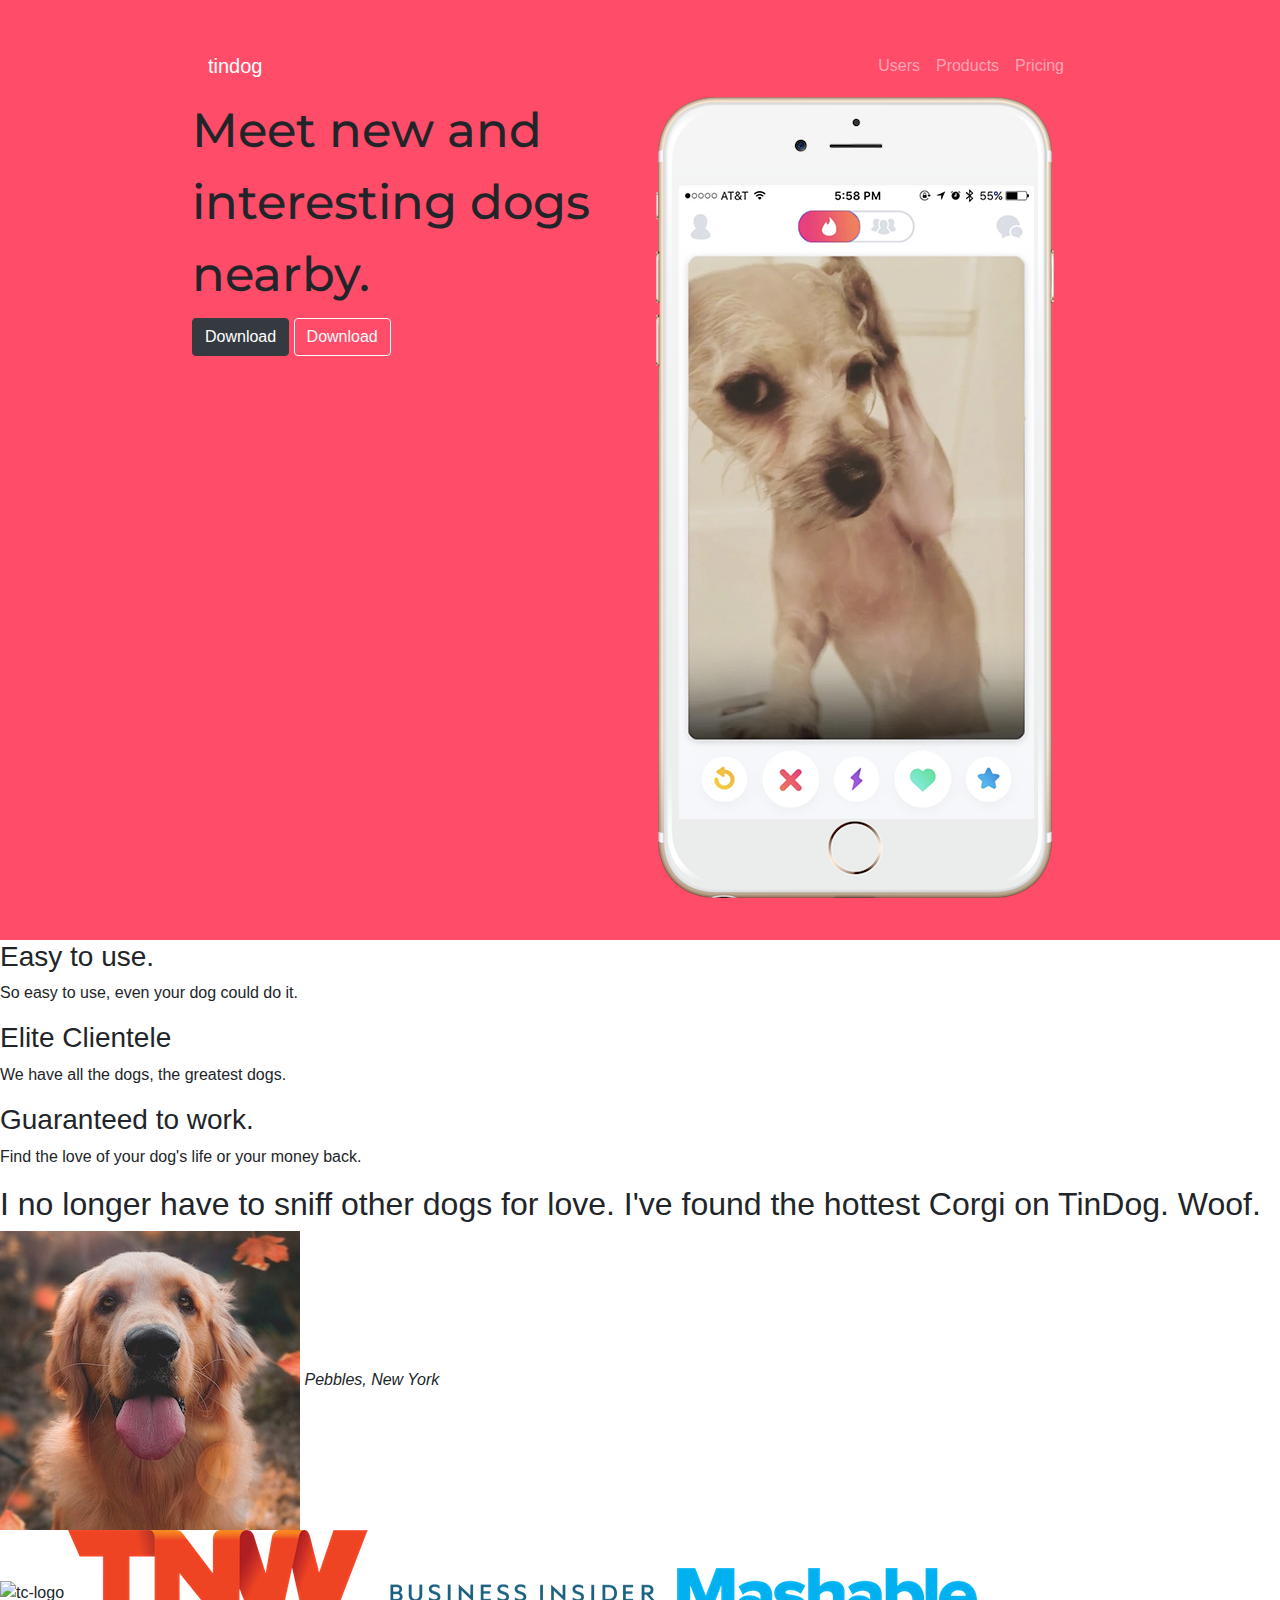
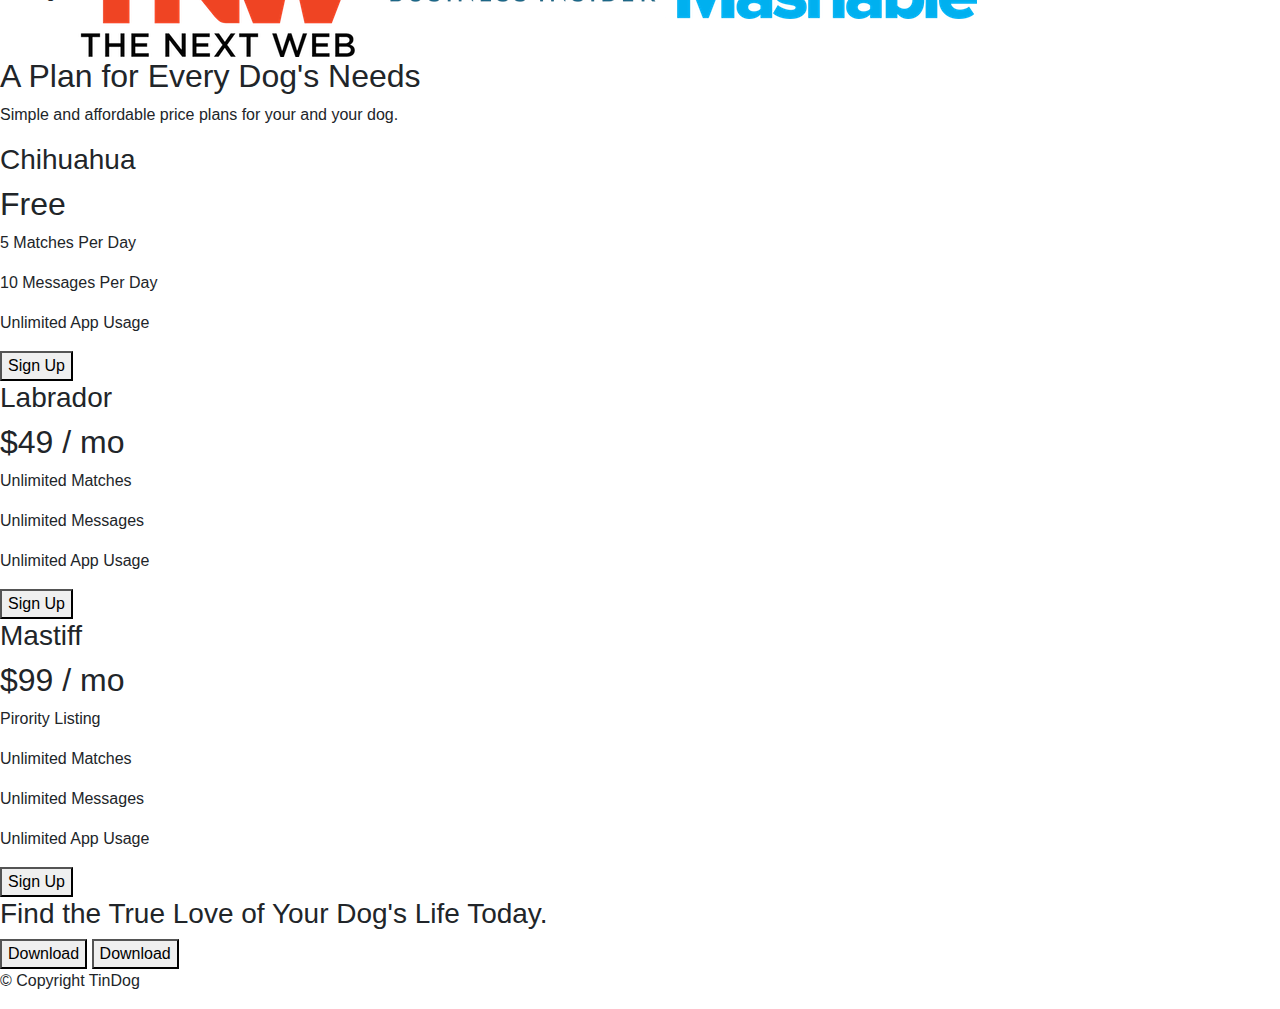
==== TinDog-Start-master/index.html @ 8f82d35e "Initialized repo" ====
<!DOCTYPE html>
<html>

<head>
    <meta charset="utf-8">
    <title>TinDog</title>
    <link rel="stylesheet" href="https://stackpath.bootstrapcdn.com/bootstrap/4.3.1/css/bootstrap.min.css"
        integrity="sha384-ggOyR0iXCbMQv3Xipma34MD+dH/1fQ784/j6cY/iJTQUOhcWr7x9JvoRxT2MZw1T" crossorigin="anonymous">
    <link rel="stylesheet" href="css/styles.css">
    <link rel="preconnect" href="https://fonts.googleapis.com">
    <link rel="preconnect" href="https://fonts.gstatic.com" crossorigin>
    <link href="https://fonts.googleapis.com/css2?family=Montserrat:wght@900&family=Ubuntu&display=swap"
        rel="stylesheet">
</head>

<body>

    <section id="title">
        <div class="container-fluid">
            <!-- Nav Bar -->
            <nav class="navbar navbar-expand-sm navbar-dark">
                <a href="#" class="navbar-brand">tindog</a>
                <button class="navbar-toggler" data-bs-toggle="collapse" data-bs-target="#navbarMenu">
                    <span class="navbar-toggler-icon"></span>
                </button>
                <div class="collapse navbar-collapse" id="navbarMenu">
                    <ul class="navbar-nav ml-auto">
                        <li class="nav-item">
                            <a href="#" class="nav-link">Users</a>
                        </li>
                        <li class="nav-item">
                            <a href="#" class="nav-link">Products</a>
                        </li>
                        <li class="nav-item">
                            <a href="#" class="nav-link">Pricing</a>
                        </li>
                    </ul>
                </div>
            </nav>
            <script src="https://cdn.jsdelivr.net/npm/@popperjs/core@2.10.2/dist/umd/popper.min.js"
                integrity="sha384-7+zCNj/IqJ95wo16oMtfsKbZ9ccEh31eOz1HGyDuCQ6wgnyJNSYdrPa03rtR1zdB"
                crossorigin="anonymous">
            </script>
            <script src="https://cdn.jsdelivr.net/npm/bootstrap@5.1.3/dist/js/bootstrap.min.js"
                integrity="sha384-QJHtvGhmr9XOIpI6YVutG+2QOK9T+ZnN4kzFN1RtK3zEFEIsxhlmWl5/YESvpZ13"
                crossorigin="anonymous">
            </script>

            <!-- Title -->

            <div class="row">
                <div class="col-lg-6">
                    <h1>Meet new and interesting dogs nearby.</h1>
                    <button type="button" class="btn btn-dark">Download</button>
                    <button type="button" class="btn btn-outline-light">Download</button>
                </div>
                <div class="col-lg-6">
                    <img src="images/iphone6.png" alt="iphone-mockup">
                </div>
            </div>
        </div>

    </section>


    <!-- Features -->

    <section id="features">

        <h3>Easy to use.</h3>
        <p>So easy to use, even your dog could do it.</p>

        <h3>Elite Clientele</h3>
        <p>We have all the dogs, the greatest dogs.</p>

        <h3>Guaranteed to work.</h3>
        <p>Find the love of your dog's life or your money back.</p>

    </section>


    <!-- Testimonials -->

    <section id="testimonials">

        <h2>I no longer have to sniff other dogs for love. I've found the hottest Corgi on TinDog. Woof.</h2>
        <img src="images/dog-img.jpg" alt="dog-profile">
        <em>Pebbles, New York</em>

        <!-- <h2 class="testimonial-text">My dog used to be so lonely, but with TinDog's help, they've found the love of their life. I think.</h2>
    <img class="testimonial-image" src="images/lady-img.jpg" alt="lady-profile">
    <em>Beverly, Illinois</em> -->

    </section>


    <!-- Press -->

    <section id="press">
        <img src="images/techcrunch.png" alt="tc-logo">
        <img src="images/tnw.png" alt="tnw-logo">
        <img src="images/bizinsider.png" alt="biz-insider-logo">
        <img src="images/mashable.png" alt="mashable-logo">

    </section>


    <!-- Pricing -->

    <section id="pricing">

        <h2>A Plan for Every Dog's Needs</h2>
        <p>Simple and affordable price plans for your and your dog.</p>


        <h3>Chihuahua</h3>
        <h2>Free</h2>
        <p>5 Matches Per Day</p>
        <p>10 Messages Per Day</p>
        <p>Unlimited App Usage</p>
        <button type="button">Sign Up</button>


        <h3>Labrador</h3>
        <h2>$49 / mo</h2>
        <p>Unlimited Matches</p>
        <p>Unlimited Messages</p>
        <p>Unlimited App Usage</p>
        <button type="button">Sign Up</button>


        <h3>Mastiff</h3>
        <h2>$99 / mo</h2>
        <p>Pirority Listing</p>
        <p>Unlimited Matches</p>
        <p>Unlimited Messages</p>
        <p>Unlimited App Usage</p>
        <button type="button">Sign Up</button>

    </section>


    <!-- Call to Action -->

    <section id="cta">

        <h3>Find the True Love of Your Dog's Life Today.</h3>
        <button type="button">Download</button>
        <button type="button">Download</button>

    </section>


    <!-- Footer -->

    <footer id="footer">

        <p>© Copyright TinDog</p>

    </footer>


</body>

</html>
---- TinDog-Start-master/css/styles.css ----
@import url("https://fonts.googleapis.com/css2?family=Montserrat:wght@900&family=Ubuntu&display=swap");
#title {
  background-color: #ff4c68;
}

.container-fluid {
  padding: 3% 15%;
}

h1 {
  font-family: 'Montserrat', sans-serif;
  font-size: 3rem;
  line-height: 1.5;
}
/*# sourceMappingURL=styles.css.map */
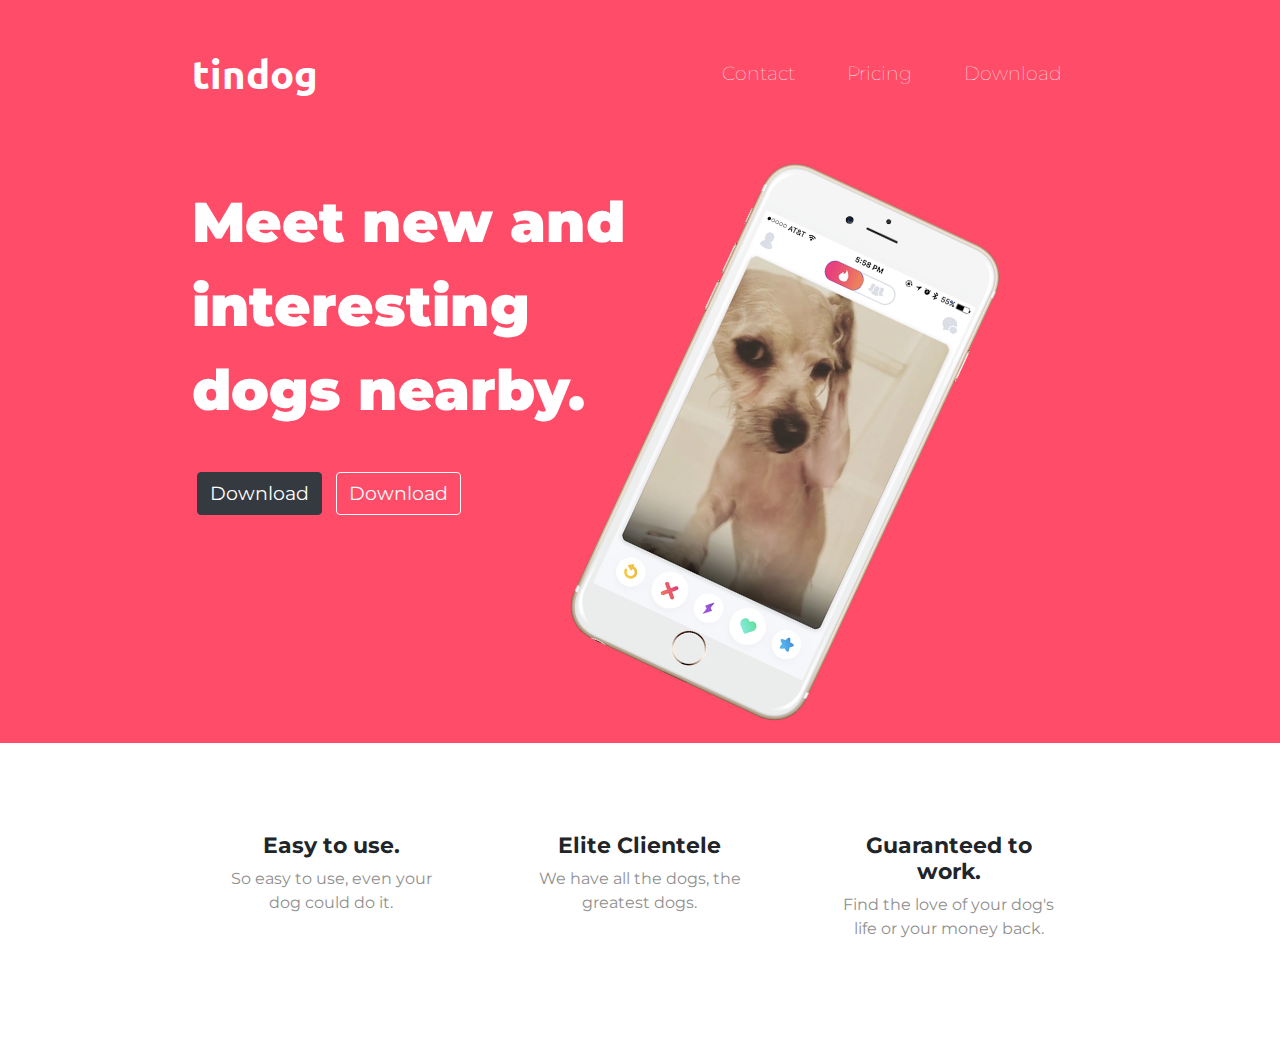
==== commit 16d9eb9d: "Finished header and features section-  tindog" ====
--- a/TinDog-Start-master/index.html
+++ b/TinDog-Start-master/index.html
@@ -4,12 +4,21 @@
 <head>
     <meta charset="utf-8">
     <title>TinDog</title>
+
+    <!-- Bootstrap Style Sheet -->
     <link rel="stylesheet" href="https://stackpath.bootstrapcdn.com/bootstrap/4.3.1/css/bootstrap.min.css"
         integrity="sha384-ggOyR0iXCbMQv3Xipma34MD+dH/1fQ784/j6cY/iJTQUOhcWr7x9JvoRxT2MZw1T" crossorigin="anonymous">
+
+    <!-- CSS Style Sheet -->
     <link rel="stylesheet" href="css/styles.css">
+
+    <!-- Icons Import -->
+    <script src="https://kit.fontawesome.com/f71d1102ad.js" crossorigin="anonymous"></script>
+
+    <!-- Google Fonts -->
     <link rel="preconnect" href="https://fonts.googleapis.com">
     <link rel="preconnect" href="https://fonts.gstatic.com" crossorigin>
-    <link href="https://fonts.googleapis.com/css2?family=Montserrat:wght@900&family=Ubuntu&display=swap"
+    <link href="https://fonts.googleapis.com/css2?family=Montserrat:wght@400;500;600;700;900&family=Ubuntu&display=swap"
         rel="stylesheet">
 </head>
 
@@ -26,13 +35,13 @@
                 <div class="collapse navbar-collapse" id="navbarMenu">
                     <ul class="navbar-nav ml-auto">
                         <li class="nav-item">
-                            <a href="#" class="nav-link">Users</a>
-                        </li>
-                        <li class="nav-item">
-                            <a href="#" class="nav-link">Products</a>
+                            <a href="#" class="nav-link">Contact</a>
                         </li>
                         <li class="nav-item">
                             <a href="#" class="nav-link">Pricing</a>
+                        </li>
+                        <li class="nav-item">
+                            <a href="#" class="nav-link">Download</a>
                         </li>
                     </ul>
                 </div>
@@ -48,34 +57,44 @@
 
             <!-- Title -->
 
-            <div class="row">
+            <div class="page-top row">
                 <div class="col-lg-6">
                     <h1>Meet new and interesting dogs nearby.</h1>
-                    <button type="button" class="btn btn-dark">Download</button>
-                    <button type="button" class="btn btn-outline-light">Download</button>
+                    <button type="button" class="download-btn btn btn-dark"><span class="fab fa-apple"></span>
+                        Download</button>
+                    <button type="button" class="download-btn btn btn-outline-light"><span
+                            class="fab fa-google-play"></span> Download</button>
                 </div>
                 <div class="col-lg-6">
-                    <img src="images/iphone6.png" alt="iphone-mockup">
+                    <img class="title-img" src="images/iphone6.png" alt="iphone-mockup">
                 </div>
             </div>
         </div>
-
     </section>
 
 
     <!-- Features -->
 
     <section id="features">
-
-        <h3>Easy to use.</h3>
-        <p>So easy to use, even your dog could do it.</p>
-
-        <h3>Elite Clientele</h3>
-        <p>We have all the dogs, the greatest dogs.</p>
-
-        <h3>Guaranteed to work.</h3>
-        <p>Find the love of your dog's life or your money back.</p>
-
+        <div class="container-features">
+            <div class="page-features row">
+                <div class="feature-box col-lg-4">
+                    <i class="icon fas fa-check-circle fa-4x"></i>
+                    <h3>Easy to use.</h3>
+                    <p>So easy to use, even your dog could do it.</p>
+                </div>
+                <div class="feature-box col-lg-4">
+                    <i class="icon fas fa-bullseye fa-4x"></i>
+                    <h3>Elite Clientele</h3>
+                    <p>We have all the dogs, the greatest dogs.</p>
+                </div>
+                <div class="feature-box col-lg-4">
+                    <i class="icon fas fa-heart fa-4x"></i>
+                    <h3>Guaranteed to work.</h3>
+                    <p>Find the love of your dog's life or your money back.</p>
+                </div>
+            </div>
+        </div>
     </section>
 
 
--- a/TinDog-Start-master/css/styles.css
+++ b/TinDog-Start-master/css/styles.css
@@ -1,15 +1,84 @@
-@import url("https://fonts.googleapis.com/css2?family=Montserrat:wght@900&family=Ubuntu&display=swap");
+body {
+  font-family: 'Montserrat', sans-serif;
+}
+
 #title {
   background-color: #ff4c68;
+  color: #fff;
 }
 
-.container-fluid {
+#title .container-fluid {
   padding: 3% 15%;
 }
 
-h1 {
+#title .container-fluid h1 {
   font-family: 'Montserrat', sans-serif;
-  font-size: 3rem;
+  font-weight: 900;
+  font-size: 3.5rem;
   line-height: 1.5;
 }
+
+#title .container-fluid .navbar {
+  padding: 0 0 4.5rem;
+}
+
+#title .container-fluid .navbar .navbar-brand {
+  font-family: 'Ubuntu';
+  font-size: 2.5rem;
+  font-weight: bold;
+}
+
+#title .container-fluid .navbar #navbarMenu .nav-item {
+  padding: 0 18px;
+}
+
+#title .container-fluid .navbar #navbarMenu .nav-item .nav-link {
+  font-family: 'Montserrat';
+  font-size: 1.2rem;
+  font-weight: 100;
+  color: #fff;
+}
+
+#title .container-fluid .page-top .download-btn {
+  margin: 2rem 5px;
+  font-size: 1.2rem;
+}
+
+#title .container-fluid .page-top .title-img {
+  width: 60%;
+  -webkit-transform: rotate(25deg);
+          transform: rotate(25deg);
+}
+
+#features {
+  padding: 7% 15%;
+}
+
+#features .feature-box {
+  text-align: center;
+  padding: 0 5%;
+}
+
+#features .feature-box .icon {
+  color: #ef8172;
+  margin-bottom: 10px;
+}
+
+#features .feature-box .icon:hover {
+  color: #ff4c68;
+}
+
+#features .feature-box h3 {
+  font-size: 1.375rem;
+  font-family: 'Montserrat', sans-serif;
+  font-weight: 700;
+}
+
+#features .feature-box p {
+  color: #8f8f8f;
+}
+
+#testimonials, #press, #pricing, #cta, #footer {
+  display: none;
+}
 /*# sourceMappingURL=styles.css.map */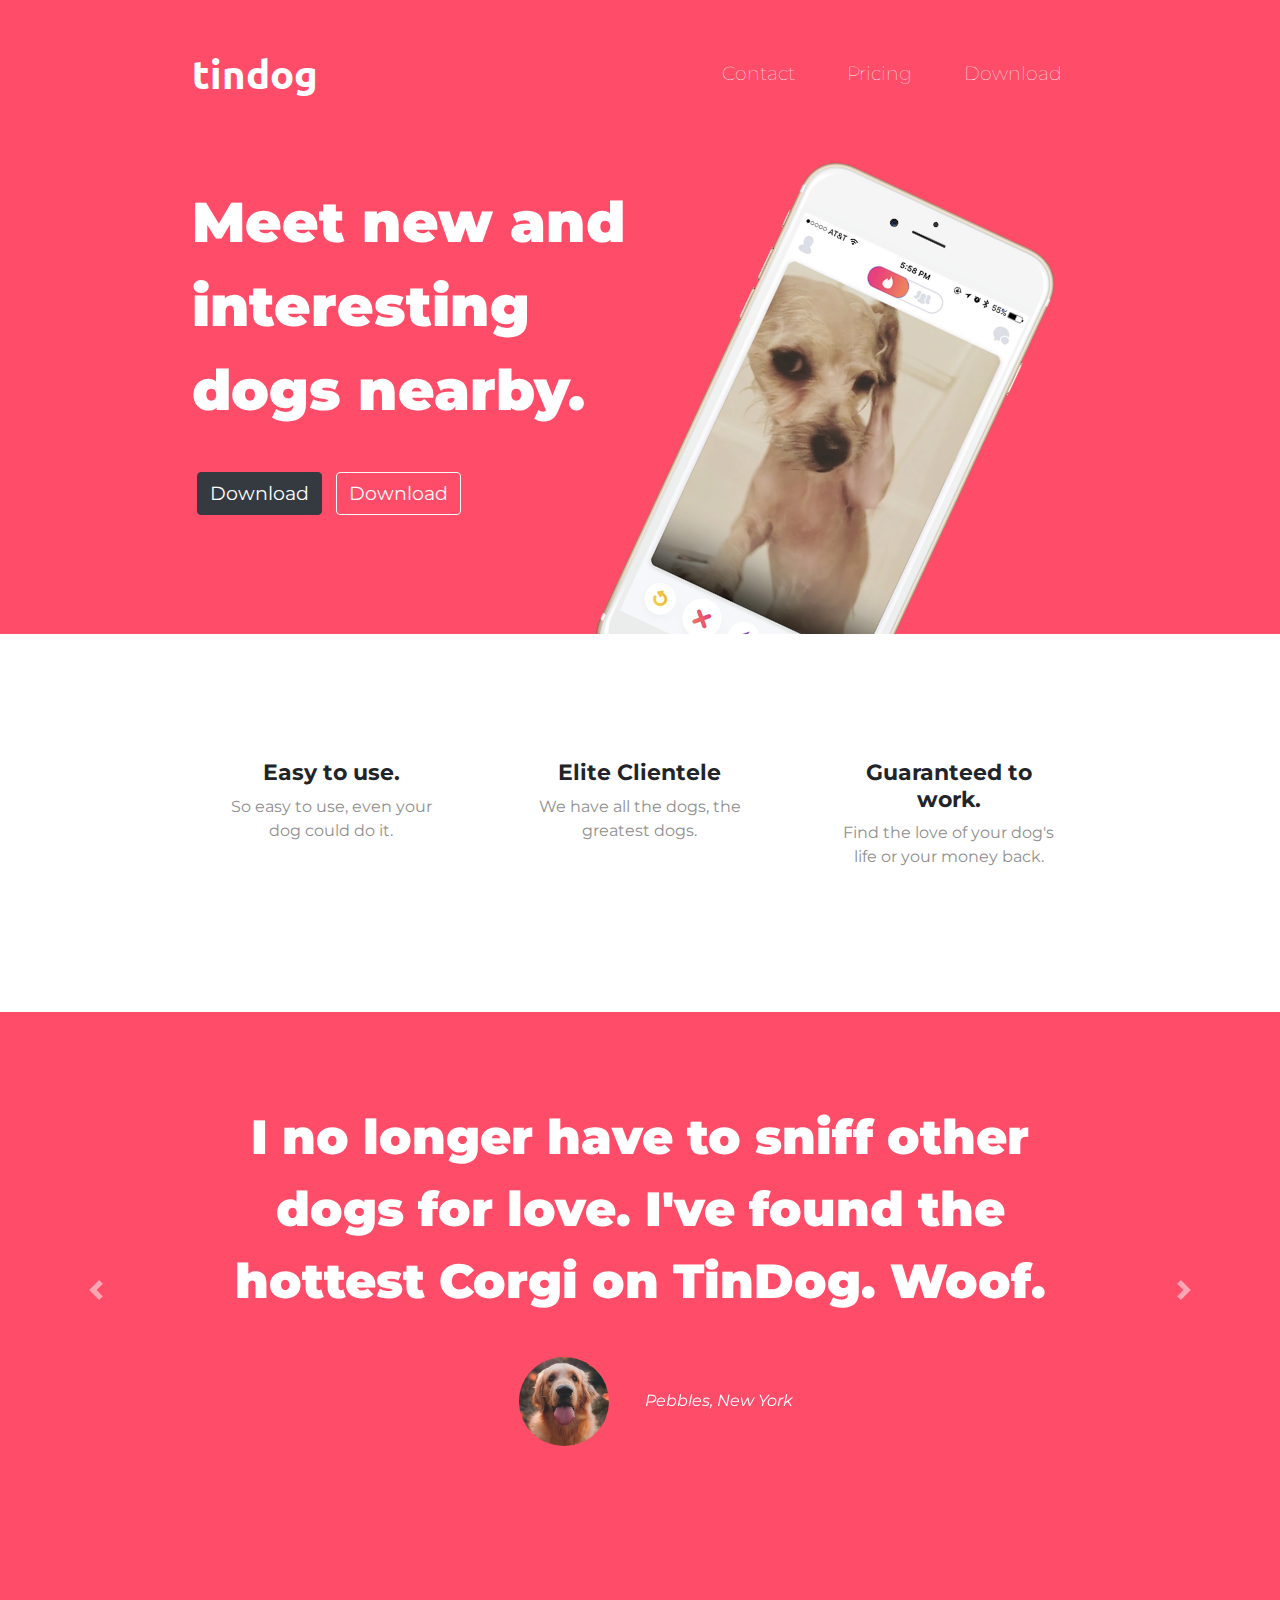
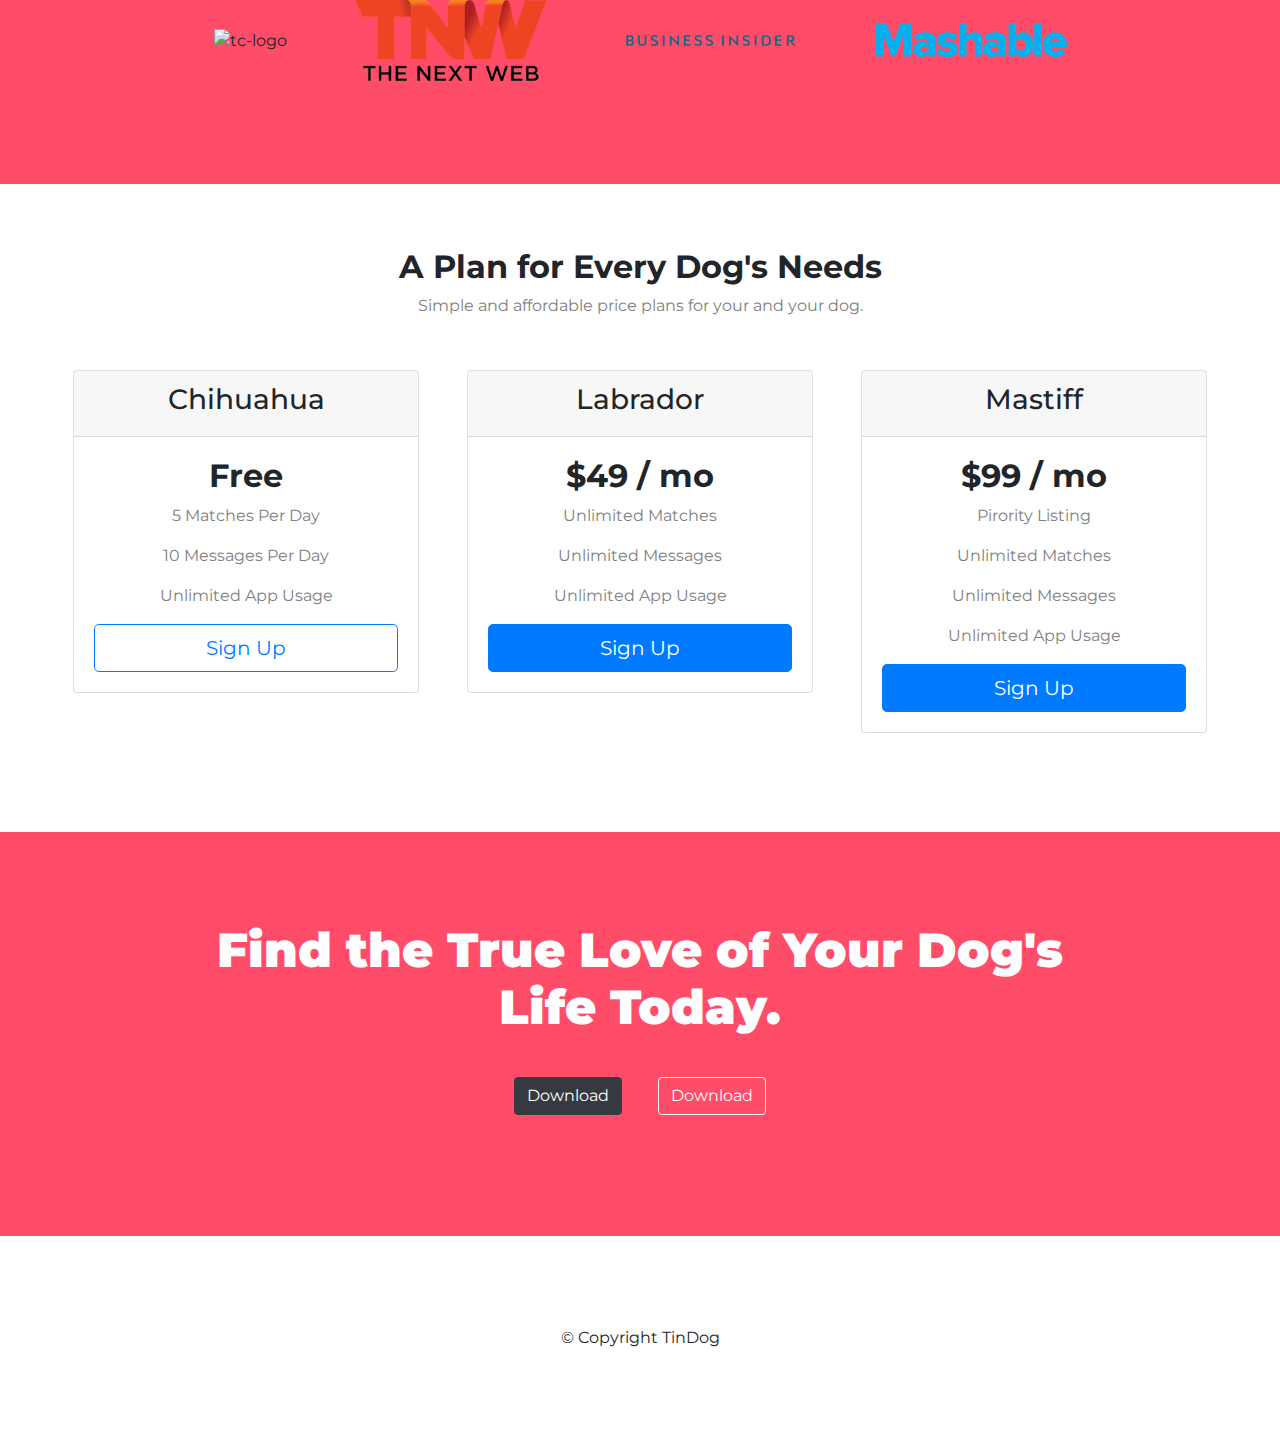
==== commit d6d68119: "Finished Site" ====
--- a/TinDog-Start-master/index.html
+++ b/TinDog-Start-master/index.html
@@ -27,7 +27,7 @@
     <section id="title">
         <div class="container-fluid">
             <!-- Nav Bar -->
-            <nav class="navbar navbar-expand-sm navbar-dark">
+            <nav class="navbar navbar-expand-lg navbar-dark">
                 <a href="#" class="navbar-brand">tindog</a>
                 <button class="navbar-toggler" data-bs-toggle="collapse" data-bs-target="#navbarMenu">
                     <span class="navbar-toggler-icon"></span>
@@ -46,6 +46,7 @@
                     </ul>
                 </div>
             </nav>
+
             <script src="https://cdn.jsdelivr.net/npm/@popperjs/core@2.10.2/dist/umd/popper.min.js"
                 integrity="sha384-7+zCNj/IqJ95wo16oMtfsKbZ9ccEh31eOz1HGyDuCQ6wgnyJNSYdrPa03rtR1zdB"
                 crossorigin="anonymous">
@@ -102,13 +103,28 @@
 
     <section id="testimonials">
 
-        <h2>I no longer have to sniff other dogs for love. I've found the hottest Corgi on TinDog. Woof.</h2>
-        <img src="images/dog-img.jpg" alt="dog-profile">
-        <em>Pebbles, New York</em>
-
-        <!-- <h2 class="testimonial-text">My dog used to be so lonely, but with TinDog's help, they've found the love of their life. I think.</h2>
-    <img class="testimonial-image" src="images/lady-img.jpg" alt="lady-profile">
-    <em>Beverly, Illinois</em> -->
+        <div id="testimonial-carousel" class="carousel slide" data-bs-ride="false">
+            <div class="carousel-inner">
+                <div class="carousel-item active">
+                    <h2>I no longer have to sniff other dogs for love. I've found the hottest Corgi on TinDog. Woof.
+                    </h2>
+                    <img class="testimonial-image" src="images/dog-img.jpg" alt="dog-profile">
+                    <em>Pebbles, New York</em>
+                </div>
+                <div class="carousel-item">
+                    <h2 class="testimonial-text">My dog used to be so lonely, but with TinDog's help, they've found the
+                        love of their life. I think.</h2>
+                    <img class="testimonial-image" src="images/lady-img.jpg" alt="lady-profile">
+                    <em>Beverly, Illinois</em>
+                </div>
+            </div>
+            <a class="carousel-control-prev" type="button" data-bs-target="#testimonial-carousel" data-bs-slide="prev">
+                <span class="carousel-control-prev-icon"></span>
+            </a>
+            <a class="carousel-control-next" type="button" data-bs-target="#testimonial-carousel" data-bs-slide="next">
+                <span class="carousel-control-next-icon"></span>
+            </a>
+        </div>
 
     </section>
 
@@ -116,10 +132,10 @@
     <!-- Press -->
 
     <section id="press">
-        <img src="images/techcrunch.png" alt="tc-logo">
-        <img src="images/tnw.png" alt="tnw-logo">
-        <img src="images/bizinsider.png" alt="biz-insider-logo">
-        <img src="images/mashable.png" alt="mashable-logo">
+        <img class="press-logo" src="images/techcrunch.png" alt="tc-logo">
+        <img class="press-logo" src="images/tnw.png" alt="tnw-logo">
+        <img class="press-logo" src="images/bizinsider.png" alt="biz-insider-logo">
+        <img class="press-logo" src="images/mashable.png" alt="mashable-logo">
 
     </section>
 
@@ -131,30 +147,52 @@
         <h2>A Plan for Every Dog's Needs</h2>
         <p>Simple and affordable price plans for your and your dog.</p>
 
-
-        <h3>Chihuahua</h3>
-        <h2>Free</h2>
-        <p>5 Matches Per Day</p>
-        <p>10 Messages Per Day</p>
-        <p>Unlimited App Usage</p>
-        <button type="button">Sign Up</button>
-
-
-        <h3>Labrador</h3>
-        <h2>$49 / mo</h2>
-        <p>Unlimited Matches</p>
-        <p>Unlimited Messages</p>
-        <p>Unlimited App Usage</p>
-        <button type="button">Sign Up</button>
-
-
-        <h3>Mastiff</h3>
-        <h2>$99 / mo</h2>
-        <p>Pirority Listing</p>
-        <p>Unlimited Matches</p>
-        <p>Unlimited Messages</p>
-        <p>Unlimited App Usage</p>
-        <button type="button">Sign Up</button>
+        <div class="pricing-cards row">
+            <div class="pricing-column col-lg-4 col-md-6 col-sm-12">
+                <div class="card">
+                    <div class="card-header">
+                        <h3>Chihuahua</h3>
+                    </div>
+                    <div class="card-body">
+                        <h2>Free</h2>
+                        <p>5 Matches Per Day</p>
+                        <p>10 Messages Per Day</p>
+                        <p>Unlimited App Usage</p>
+                        <button class="btn btn-outline-primary w-100 btn-lg" type="button">Sign Up</button>
+                    </div>
+                </div>
+            </div>
+            <div class="pricing-column col-lg-4 col-md-6 col-sm-12">
+                <div class="card">
+                    <div class="card-header">
+                        <h3>Labrador</h3>
+                    </div>
+                    <div class="card-body">
+                        <h2>$49 / mo</h2>
+                        <p>Unlimited Matches</p>
+                        <p>Unlimited Messages</p>
+                        <p>Unlimited App Usage</p>
+                        <button class="btn btn-primary w-100 btn-lg" type="button">Sign Up</button>
+                    </div>
+                </div>
+            </div>
+            <div class="pricing-column col-lg-4 col-md-12 col-sm-12">
+                <div class="card">
+                    <div class="card-header">
+                        <h3>Mastiff</h3>
+                    </div>
+                    <div class="card-body">
+                        <h2>$99 / mo</h2>
+                        <p>Pirority Listing</p>
+                        <p>Unlimited Matches</p>
+                        <p>Unlimited Messages</p>
+                        <p>Unlimited App Usage</p>
+                        <button class="btn btn-primary w-100 btn-lg" type="button">Sign Up</button>
+                    </div>
+                </div>
+            </div>
+        </div>
+
 
     </section>
 
@@ -163,9 +201,13 @@
 
     <section id="cta">
 
-        <h3>Find the True Love of Your Dog's Life Today.</h3>
-        <button type="button">Download</button>
-        <button type="button">Download</button>
+        <div class="cta-container">
+            <h3>Find the True Love of Your Dog's Life Today.</h3>
+            <button type="button" class="download-btn btn btn-dark"><span class="fab fa-apple"></span>
+                Download</button>
+            <button type="button" class="download-btn btn btn-outline-light"><span class="fab fa-google-play"></span>
+                Download</button>
+        </div>
 
     </section>
 
--- a/TinDog-Start-master/css/styles.css
+++ b/TinDog-Start-master/css/styles.css
@@ -1,3 +1,9 @@
+:root {
+  --pm-bg: #ff4c68;
+  --s-bg: #ef8172;
+  --w-bg: #fff;
+}
+
 body {
   font-family: 'Montserrat', sans-serif;
 }
@@ -5,6 +11,8 @@
 #title {
   background-color: #ff4c68;
   color: #fff;
+  padding-bottom: 3rem;
+  text-align: center;
 }
 
 #title .container-fluid {
@@ -46,17 +54,19 @@
 
 #title .container-fluid .page-top .title-img {
   width: 60%;
-  -webkit-transform: rotate(25deg);
-          transform: rotate(25deg);
+  right: 30%;
 }
 
 #features {
+  position: relative;
+  z-index: 1;
   padding: 7% 15%;
+  background-color: white;
 }
 
 #features .feature-box {
   text-align: center;
-  padding: 0 5%;
+  padding: 4% 5%;
 }
 
 #features .feature-box .icon {
@@ -78,7 +88,90 @@
   color: #8f8f8f;
 }
 
-#testimonials, #press, #pricing, #cta, #footer {
-  display: none;
+#testimonials {
+  text-align: center;
+  background-color: var(--pm-bg);
+  color: var(--w-bg);
+}
+
+#testimonials .carousel-item {
+  padding: 7% 15%;
+}
+
+#testimonials .carousel-item h2 {
+  font-family: 'Montserrat', sans-serif;
+  font-weight: 900;
+  font-size: 3rem;
+  line-height: 1.5;
+}
+
+#testimonials .carousel-item .testimonial-image {
+  border-radius: 100%;
+  width: 10%;
+  height: auto;
+  margin: 2rem;
+}
+
+#press {
+  background-color: var(--pm-bg);
+  text-align: center;
+  padding-bottom: 3%;
+}
+
+#press .press-logo {
+  width: 15%;
+  margin: 2rem 2rem 4rem;
+}
+
+#pricing {
+  padding: 5%;
+  text-align: center;
+}
+
+#pricing .pricing-column {
+  padding: 3% 2%;
+}
+
+#pricing h2 {
+  font-family: 'Montserrat', sans-serif;
+  font-weight: 700;
+}
+
+#pricing p {
+  color: gray;
+}
+
+#cta {
+  padding: 7% 15%;
+  background-color: var(--pm-bg);
+  color: white;
+  font-family: 'Montserrat', sans-serif;
+  text-align: center;
+}
+
+#cta .cta-container h3 {
+  font-weight: 900;
+  font-size: 3rem;
+}
+
+#cta .cta-container .download-btn {
+  margin: 2rem 1rem;
+}
+
+#footer {
+  text-align: center;
+  padding: 7% 15%;
+}
+
+@media (min-width: 1028px) {
+  #title {
+    text-align: left;
+  }
+  .title-img {
+    position: absolute;
+    z-index: 0;
+    -webkit-transform: rotate(25deg);
+            transform: rotate(25deg);
+  }
 }
 /*# sourceMappingURL=styles.css.map */